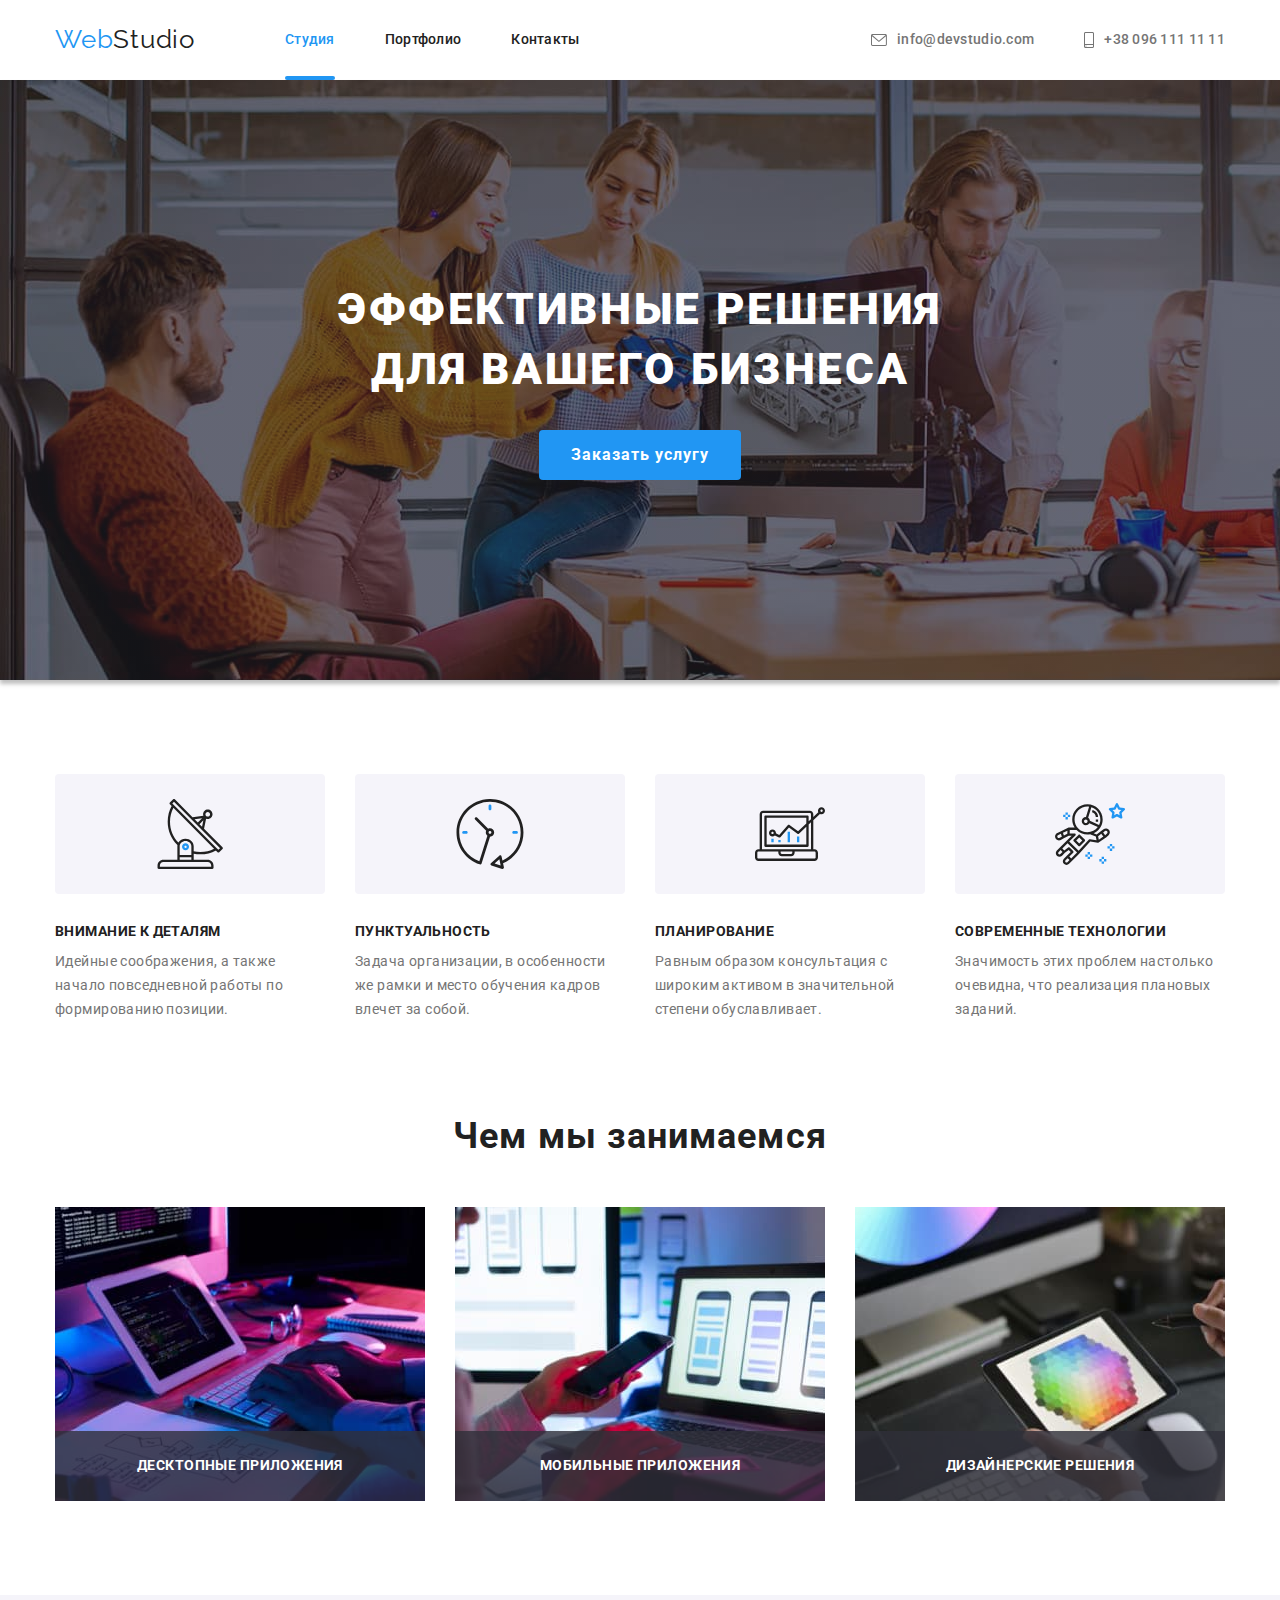
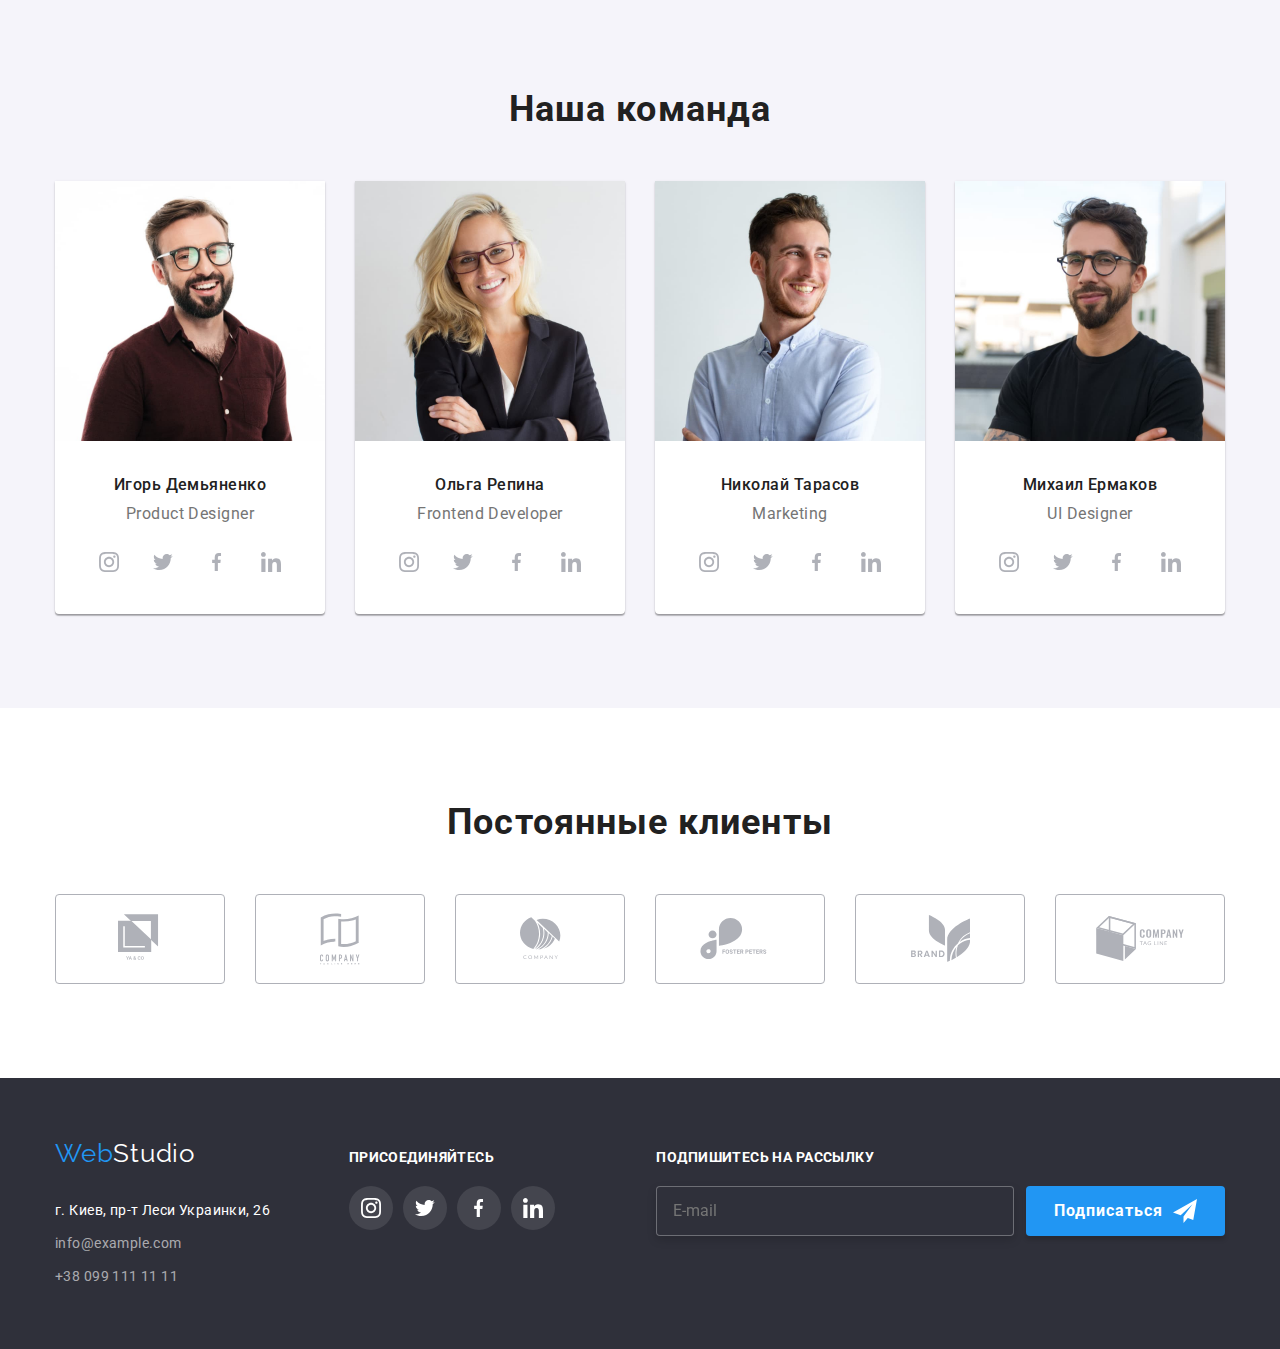
==== index.html @ bff8991b "subscibe" ====
<!DOCTYPE html>
<html lang="ru">
  <head>
    <meta charset="UTF-8" />
    <meta name="viewport" content="width=device-width, initial-scale=1.0" />
    <title>Document</title>
    <link
      href="https://fonts.googleapis.com/css2?family=Raleway:wght@700&family=Roboto:wght@400;500;700&display=swap"
      rel="stylesheet"
    />
    <link
      rel="stylesheet"
      href="https://cdnjs.cloudflare.com/ajax/libs/modern-normalize/0.7.0/modern-normalize.min.css"
    />
    <link rel="stylesheet" href="./css/style.css" />
  </head>
  <body>
    <header>
      <div class="container site-head">
        <a href="./index.html" class="logo link"
          ><span class="accent">Web</span>Studio</a
        >
        <nav>
          <ul class="site-nav list">
            <li class="item">
              <a href="./index.html" class="link current">Студия</a>
            </li>
            <li class="item">
              <a href="./portfolio.html" class="link">Портфолио</a>
            </li>
            <li class="item">
              <a href="" class="link">Контакты</a>
            </li>
          </ul>
        </nav>
        <ul class="contacts list">
          <li class="item">
            <a href="mailto:info@devstudio.com" class="link"
              > <svg class="icon" width="16" height="12">
                <use href="./img/symbol-defs.svg#icon-envelope"></use>
              </svg>info@devstudio.com</a>
          </li>
          <li>
            <a href="tel:+380961111111" class="link"> <svg class="icon" width="10" height="16">
              <use href="./img/symbol-defs.svg#icon-smartphone"></use>
            
            </svg>+38 096 111 11 11</a>
          </li>
        </ul>
      </div>
    </header>
    <main>
      <section class="hero-container" >
        <div class="hero">
        <h1 class="hero-title ">Эффективные решения для вашего бизнеса</h1>
        <button class="link" data-modal-open>Заказать услугу</button>
        </div>
      </section>
      <div class="backdrop is-hidden" data-modal>
        <div class="modal"><button class="modal-close" data-modal-close><svg class="close" width="18" heigth="18"><use href="./img/symbol-defs.svg#icon-close-black"></use></svg></button></div>
      </div>
      <section class="feature  ">
        <div class="container">
        <h2 class="section-title visually-hidden">Наши преимущества</h2>
        <ul class="feature-list list">
          <li class="feature-item">
            <div class="icon-container">
              <svg class="icon-features" width="70" height="70">
                <use href="./img/symbol-defs.svg#icon-antena"></use>
              </svg>
            </div>
            <h3 class="title">Внимание к деталям</h3>
            <p>
              Идейные соображения, а также начало повседневной работы по
              формированию позиции.
            </p>
          </li>
          <li class="feature-item">
            <div class="icon-container">
              <svg class="icon-features" width="70" height="70">
                <use href="./img/symbol-defs.svg#icon-clock"></use>
              </svg>
            </div>
            <h3 class="title">Пунктуальность</h3>
            <p>
              Задача организации, в особенности же рамки и место обучения кадров
              влечет за собой.
            </p>
          </li>
          <li class="feature-item">
            <div class="icon-container">
              <svg class="icon-features" width="70" height="70">
                <use href="./img/symbol-defs.svg#icon-diagram"></use>
              </svg>
            </div>
            <h3 class="title">Планирование</h3>
            <p>
              Равным образом консультация с широким активом в значительной
              степени обуславливает.
            </p>
          </li>
          <li class="feature-item">
            <div class="icon-container">
              <svg class="icon-features" width="70" height="70">
                <use href="./img/symbol-defs.svg#icon-astronaut"></use>
              </svg>
            </div>
            <h3 class="title">Современные технологии</h3>
            <p>
              Значимость этих проблем настолько очевидна, что реализация
              плановых заданий.
            </p>
          </li>
        </ul>
        </div>
      </section>
      <section class="work-list">
        <div class="container">
        <h2 class="section-title">Чем мы занимаемся</h2>
        <ul class="list">
          <li class="work-list-item">
              <img class="img"
              src="./img/desktop.jpg"
              alt="Разработка приложений"
              width="370"
              />
              <h3 class="title ">Десктопные приложения</h3>  
          </li>
          <li class="work-list-item">
            <img class="img"
              src="./img/mobile.jpg"
              alt="Разработка мобильных приложений"
              width="370"
            />
            <h3 class="title ">Мобильные приложения</h3>
          </li>
          <li class="work-list-item">
            <img class="img" src="./img/design.jpg" alt="Разработка дизайна" width="370" />
            <h3 class="title ">Дизайнерские решения</h3>
          </li>
        </ul>
        </div>
      </section>
      <section class="our-team">
        <div class="container">
        <h2 class="section-title">Наша команда</h2>
        <ul class="list">
          <li class="list-item">
            <img
              class="photo"
              src="./img/igor.jpg"
              alt="Дизайнер"
              width="270"
            />
            <div class="description-teammates">
            <h3 class="teammates">Игорь Демьяненко</h3>
            <p>Product Designer</p>
            <ul class="list social">
                <li class="">
                  <a class="link social-button" href="" target="_blank" rel="noreferrer noopener" aria-label="instagram"> 
                    <svg class="button-icon" width="20" height="20">
                    <use href="./img/symbol-defs.svg#icon-instagram"  ></use>
                  </svg> </a></li>
                <li class="">
                  <a class="link social-button" href="" target="_blank" rel="noreferrer noopener" aria-label="instagram">
                    <svg class="button-icon" width="20" height="20">
                      <use href="./img/symbol-defs.svg#icon-twitter"></use>
                    </svg>
                  </a>
                </li>
                <li class="">
                  <a class="link social-button" href="" target="_blank" rel="noreferrer noopener" aria-label="instagram">
                    <svg class="button-icon" width="10" height="20">
                      <use href="./img/symbol-defs.svg#icon-facebook"></use>
                    </svg>
                  </a>
                </li>
                <li class="">
                  <a class="link social-button" href="" target="_blank" rel="noreferrer noopener" aria-label="instagram">
                    <svg class="button-icon" width="20" height="20">
                     <use href="./img/symbol-defs.svg#icon-linkedin  "></use>
                   </svg>
                  </a>
                </li>
            </ul>
            </div>
            </li>
            <li class="list-item">
              <img
              class="photo"
              src="./img/olga.jpg"
              alt="Разработчик"
              width="270"
               />
              <div class="description-teammates">
              <h3 class="teammates">Ольга Репина</h3>
              <p>Frontend Developer</p>
              <ul class="list social">
                <li class="">
                  <a class="link social-button" href="" target="_blank" rel="noreferrer noopener" aria-label="instagram">
                    <svg class="button-icon" width="20" height="20">
                     <use href="./img/symbol-defs.svg#icon-instagram"></use>
                    </svg> </a>
                </li>
                <li class="">
                  <a class="link social-button" href="" target="_blank" rel="noreferrer noopener" aria-label="instagram">
                    <svg class="button-icon" width="20" height="20">
                      <use href="./img/symbol-defs.svg#icon-twitter"></use>
                    </svg>
                  </a>
                </li>
                <li class="">
                  <a class="link social-button" href="" target="_blank" rel="noreferrer noopener" aria-label="instagram">
                    <svg class="button-icon" width="10" height="20">
                      <use href="./img/symbol-defs.svg#icon-facebook"></use>
                    </svg>
                  </a>
                </li>
                <li class="">
                  <a class="link social-button" href="" target="_blank" rel="noreferrer noopener" aria-label="instagram">
                    <svg class="button-icon" width="20" height="20">
                      <use href="./img/symbol-defs.svg#icon-linkedin  "></use>
                    </svg>
                  </a>
                </li>
              </ul>
              </div>
            </li>
            <li class="list-item">
              <img
              class="photo"
              src="./img/nikolay.jpg"
              alt="Маркетолог"
              width="270"
                />
              <div class="description-teammates">
              <h3 class="teammates">Николай Тарасов</h3>
              <p>Marketing</p>
              <ul class="list social">
                <li class="">
                  <a class="link social-button" href="" target="_blank" rel="noreferrer noopener" aria-label="instagram">
                    <svg class="button-icon" width="20" height="20">
                      <use href="./img/symbol-defs.svg#icon-instagram"></use>
                    </svg> </a>
                </li>
                <li class="">
                  <a class="link social-button" href="" target="_blank" rel="noreferrer noopener" aria-label="instagram">
                    <svg class="button-icon" width="20" height="20">
                      <use href="./img/symbol-defs.svg#icon-twitter"></use>
                    </svg>
                  </a>
                </li>
                <li class="">
                  <a class="link social-button" href="" target="_blank" rel="noreferrer noopener" aria-label="instagram">
                    <svg class="button-icon" width="10" height="20">
                      <use href="./img/symbol-defs.svg#icon-facebook"></use>
                    </svg>
                  </a>
                </li>
                <li class="">
                  <a class="link social-button" href="" target="_blank" rel="noreferrer noopener" aria-label="instagram">
                    <svg class="button-icon" width="20" height="20">
                      <use href="./img/symbol-defs.svg#icon-linkedin  "></use>
                    </svg>
                  </a>
                </li>
              </ul>
              </div>
            </li>
            <li class="list-item">
              <img
              class="photo"
              src="./img/mikhail.jpg"
              alt="Дизайнер интерфейса"
              width="270"
                />
              <div class="description-teammates">
              <h3 class="teammates">Михаил Ермаков</h3>
              <p>UI Designer</p>
              <ul class="list social">
                <li class="">
                  <a class="link social-button" href="" target="_blank" rel="noreferrer noopener" aria-label="instagram">
                    <svg class="button-icon" width="20" height="20">
                      <use href="./img/symbol-defs.svg#icon-instagram"></use>
                    </svg> </a></li>
                <li class="">
                  <a class="link social-button" href="" target="_blank" rel="noreferrer noopener" aria-label="instagram">
                    <svg class="button-icon" width="20" height="20">
                      <use href="./img/symbol-defs.svg#icon-twitter"></use>
                    </svg>
                  </a>
                </li>
                <li class="">
                  <a class="link social-button" href="" target="_blank" rel="noreferrer noopener" aria-label="instagram">
                    <svg class="button-icon" width="10" height="20">
                      <use href="./img/symbol-defs.svg#icon-facebook"></use>
                    </svg>
                  </a>
                </li>
                <li class="">
                  <a class="link social-button" href="" target="_blank" rel="noreferrer noopener" aria-label="instagram">
                    <svg class="button-icon" width="20" height="20">
                      <use href="./img/symbol-defs.svg#icon-linkedin  "></use>
                    </svg>
                  </a>
                </li>
              </ul>
              </div>
        </ul>
        </div>
      </section>
      <section class="our-clients">
        <div class="container">
          <h2 class="section-title">Постоянные клиенты</h2>
          <ul class="list">
            <li>
              <a class="link clients-icon" href="" target="_blank" rel="noreferrer noopener">
                <svg class="icon"  width="44.27" height="49.23" >
                  <use href="./img/symbol-defs.svg#icon-logo-1"></use>
                </svg>
              </a>
            </li>
            <li>
              <a class="link clients-icon" href="" target="_blank" rel="noreferrer noopener">
                <svg class="icon" width="40" height="52">
                  <use href="./img/symbol-defs.svg#icon-logo-2"></use>
                </svg>
              </a>
            </li>
            <li>
              <a class="link clients-icon" href="" target="_blank" rel="noreferrer noopener">
                <svg class="icon" width="41" height="42.6">
                  <use href="./img/symbol-defs.svg#icon-logo-3"></use>
                </svg>
              </a>
            </li>
            <li>
              <a class="link clients-icon" href="" target="_blank" rel="noreferrer noopener">
                <svg class="icon" width="79.66" height="42.02">
                  <use href="./img/symbol-defs.svg#icon-logo-4"></use>
                </svg>
              </a>
            </li>
            <li>
              <a class="link clients-icon" href="" target="_blank" rel="noreferrer noopener">
                <svg class="icon" width="59" height="47">
                  <use href="./img/symbol-defs.svg#icon-logo-5"></use>
                </svg>
              </a>
            </li>
            <li>
              <a class="link clients-icon" href="" target="_blank" rel="noreferrer noopener">
                <svg class="icon" width="88.48" height="45.44">
                  <use href="./img/symbol-defs.svg#icon-logo-6"></use>
                </svg>
              </a>
            </li>
            
          </ul>
        </div>
      </section>
    </main>
    <footer>
      <div class="container footer-container">
        <div class="footer-block">
        <a href="./index.html" class="link secondary-logo"
          ><span class="accent">Web</span>Studio</a
        >
        <address class="address">
          <span class="street">г. Киев, пр-т Леси Украинки, 26 </span>
          <ul class="list">
            <li class="contact-list">
              <a href="mailto:info@example.com" class="link"
                >info@example.com</a
              >
            </li>
            <li class="contact-list">
              <a href="tel:+380991111111" class="link">+38 099 111 11 11</a>
            </li>
          </ul>
        </address>
      </div>
        <div class=" footer-block connect">
          <h3 class="title">присоединяйтесь</h3>
          
          <ul class="list social">
            <li class="social-item">
              <a class="link social-button" href="" target="_blank" rel="noreferrer noopener" aria-label="instagram">
                <svg class="button-icon" width="20" height="20">
                  <use href="./img/symbol-defs.svg#icon-instagram"></use>
                </svg> </a></li>
            <li class="social-item">
              <a class="link social-button" href="" target="_blank" rel="noreferrer noopener" aria-label="instagram">
                <svg class="button-icon" width="20" height="20">
                  <use href="./img/symbol-defs.svg#icon-twitter"></use>
                </svg>
              </a>
            </li>
            <li class="social-item">
              <a class="link social-button" href="" target="_blank" rel="noreferrer noopener" aria-label="instagram">
                <svg class="button-icon" width="10" height="20">
                  <use href="./img/symbol-defs.svg#icon-facebook"></use>
                </svg>
              </a>
            </li>
            <li class="social-item">
              <a class="link social-button" href="" target="_blank" rel="noreferrer noopener" aria-label="instagram">
                <svg class="button-icon" width="20" height="20">
                  <use href="./img/symbol-defs.svg#icon-linkedin  "></use>
                </svg>
              </a>
            </li>
          </ul>
          
        
        </div>
        <div class="footer-block  subscribe">
          <h2 class="title">Подпишитесь на рассылку</h2>
          <form action="" class="form">
            <label>
              <input type="email" name="email" placeholder="E-mail" class="form-email">
            </label>
            <button type="submit" class="form-button">Подписаться 
              <svg  class="icon" width="24" height="24">
                <use href="./img/symbol-defs.svg#icon-send"></use>
              </svg>
            </button>
          </form>
        </div>
      </div>
      
    </footer>
    <script src="./js/modal.js"></script>
  </body>
</html>
---- css/style.css ----
:root {
  --primary-text-color: #757575;
  --title-text-color: #212121;
  --accent-color: #2196f3;
  --primary-white-color: #ffffff;
  --icon-color: #afb1b8;
}
body {
  color: var(--primary-text-color);
  font-family: Roboto, sans-serif;
}
.container {
  width: 1200px;
  margin-left: auto;
  margin-right: auto;
  padding-left: 15px;
  padding-right: 15px;
}
.link {
  text-decoration: none;
}
.list {
  list-style: none;
  margin: 0;
  padding: 0;
}
.logo {
  color: var(--title-text-color);
  font-family: Raleway, sans-serif;
  font-size: 26px;
  line-height: 1.2;
  letter-spacing: 0.03em;

  margin-right: 90px;
}

.accent {
  color: var(--accent-color);
}
.site-nav {
  display: flex;
}
.site-head {
  display: flex;
  align-items: center;
}
.contacts {
  display: flex;
  margin-left: auto;
}
.site-nav .item:not(:last-child) {
  margin-right: 50px;
}
.contacts .item:not(:last-child) {
  margin-right: 50px;
}
.site-nav .link {
  position: relative;
  color: var(--title-text-color);

  font-size: 14px;
  line-height: 1.14;
  letter-spacing: 0.02em;
  font-weight: 500;

  display: inline-block;
  padding-top: 32px;
  padding-bottom: 32px;

  transition: color 250ms cubic-bezier(0.4, 0, 0.2, 1);
}
.site-nav .link:hover,
.site-nav .link:focus {
  color: var(--accent-color);
}
.site-nav .current::before {
  content: '';

  position: absolute;
  bottom: 0;
  left: 0;

  background-color: var(--accent-color);
  display: block;
  width: 100%;
  height: 4px;
  border-radius: 2px;
}
.site-nav .current {
  color: var(--accent-color);
}
.contacts .link {
  color: var(--primary-text-color);

  font-size: 14px;
  line-height: 1.14;
  letter-spacing: 0.02em;
  font-weight: 500;

  display: flex;
  align-items: center;
  transition: color 250ms cubic-bezier(0.4, 0, 0.2, 1);
}
.contacts .link:hover,
.contacts .link:focus {
  color: var(--accent-color);
}
.contacts .link:hover .icon,
.contacts .link:focus .icon {
  fill: var(--accent-color);
}
.contacts .icon {
  fill: currentColor;
  margin-right: 10px;

  transition: fill 250ms cubic-bezier(0.4, 0, 0.2, 1);
}
.hero-container {
  background-color: #c4c4c4;
}
.hero {
  background-image: linear-gradient(
      rgba(47, 48, 58, 0.4),
      rgba(47, 48, 58, 0.4)
    ),
    url('../img/bg-hero.jpg');

  max-width: 1600px;
  height: 600px;
  text-align: center;
  padding: 200px 0;
  margin-left: auto;
  margin-right: auto;
  box-shadow: 0px 4px 4px rgba(0, 0, 0, 0.25);
}
.hero-title {
  color: var(--primary-white-color);

  font-weight: 900;
  font-size: 44px;
  line-height: 1.36;
  letter-spacing: 0.06em;
  text-transform: uppercase;

  width: 696px;
  margin: 0 auto;
  margin-bottom: 30px;
}
.visually-hidden {
  position: absolute;
  width: 1px;
  height: 1px;
  margin: -1px;
  border: 0;
  padding: 0;
  clip: rect(0 0 0 0);
  overflow: hidden;
}
.hero .link {
  color: var(--primary-white-color);
  background-color: var(--accent-color);

  font-weight: 700;
  font-size: 16px;
  line-height: 1.87;
  letter-spacing: 0.06em;

  display: inline-block;
  min-width: 200px;
  padding: 10px 32px;
  border-radius: 4px;
  border: 0;
  transition: color 250ms cubic-bezier(0.4, 0, 0.2, 1),
    background-color 250ms cubic-bezier(0.4, 0, 0.2, 1);
}
.hero .link:hover,
.hero .link:focus {
  color: var(--accent-color);
  background: var(--primary-white-color);
}
.backdrop {
  position: fixed;
  width: 100%;
  height: 100%;
  background-color: rgba(0, 0, 0, 0.2);
  top: 0;
  left: 0;
  z-index: 2;

  opacity: 1;
  transition: opacity 500ms cubic-bezier(0.4, 0, 0.2, 1);
}
.backdrop.is-hidden {
  opacity: 0;
  pointer-events: none;
}
.backdrop.is-hidden .modal {
  transform: translate(-50%, 150%) scale(0.75);
}
.modal {
  position: absolute;
  width: 528px;
  height: 581px;
  background-color: var(--primary-white-color);
  box-shadow: 0px 1px 3px rgba(0, 0, 0, 0.12), 0px 1px 1px rgba(0, 0, 0, 0.14),
    0px 2px 1px rgba(0, 0, 0, 0.2);
  border-radius: 4px;
  top: 50%;
  left: 50%;
  transform: translate(-50%, -50%) scale(1);
  transition: transform 500ms cubic-bezier(0.4, 0, 0.2, 1);
}
.modal-close {
  position: absolute;
  top: 8px;
  right: 8px;
  display: flex;
  justify-content: center;
  align-items: center;
  width: 30px;
  height: 30px;
  background-color: var(--primary-white-color);
  border: 1px solid rgba(0, 0, 0, 0.1);
  border-radius: 50%;
  cursor: pointer;
}
.modal .close {
  width: 18px;
  height: 18px;
  transition: fill 250ms cubic-bezier(0.4, 0, 0.2, 1);
}
.modal .close:hover,
.modal .close:focus {
  fill: var(--accent-color);
}
.feature {
  font-size: 14px;
  line-height: 1.71;
  letter-spacing: 0.03em;
  padding-bottom: 94px;
  padding-top: 94px;
}
.feature-list {
  display: flex;
}
.feature-item {
  width: 270px;
  justify-content: space-between;
}
.feature-item:not(:last-child) {
  margin-right: 30px;
}
.icon-container {
  height: 120px;
  background-color: #f5f4fa;
  margin-bottom: 30px;
  border-radius: 4px;

  display: flex;
  align-items: center;
  justify-content: center;
}

.section-title {
  color: var(--title-text-color);

  font-weight: 700;
  font-size: 36px;
  line-height: 1.16;
  letter-spacing: 0.03em;

  text-align: center;
  margin-top: 0;
  margin-bottom: 50px;
}
p {
  margin-top: 0;
  margin-bottom: 0;
}
.feature-list .title {
  color: var(--title-text-color);

  font-weight: 700;
  font-size: 14px;
  line-height: 1.14;
  letter-spacing: 0.03em;
  text-transform: uppercase;

  margin-top: 0;
  margin-bottom: 10px;
}

.work-list {
  padding-bottom: 94px;
}
.work-list .list {
  display: flex;
  justify-content: space-between;
}
.work-list-item .img {
  display: block;
}
.work-list-item:not(:last-child) {
  margin-right: 30px;
}
.work-list-item {
  position: relative;
}
.work-list .title {
  margin: 0;
  position: absolute;
  bottom: 0;
  left: 0;
  padding-top: 27px;

  font-size: 14px;
  line-height: 1.14;
  text-align: center;
  letter-spacing: 0.03em;
  text-transform: uppercase;
  color: var(--primary-white-color);
  background-color: rgba(47, 48, 58, 0.8);
  height: 70px;
  width: 100%;
}

.our-team {
  color: var(--primary-text-color);

  font-size: 16px;
  line-height: 1.18;
  letter-spacing: 0.03em;

  padding-top: 94px;
  padding-bottom: 94px;
  background: #f5f4fa;
}
.our-team .list {
  display: flex;
  justify-content: space-between;
}
.photo {
  margin-bottom: 30px;
}
.list-item {
  padding-bottom: 30px;
  text-align: center;
  background-color: var(--primary-white-color);
  border-radius: 0 0 4px 4px;
  box-shadow: 0px 1px 3px rgba(0, 0, 0, 0.12), 0px 1px 1px rgba(0, 0, 0, 0.14),
    0px 2px 1px rgba(0, 0, 0, 0.2);
}
.teammates {
  color: var(--title-text-color);

  font-size: 16px;
  line-height: 1.18;
  font-weight: 500;
  margin-top: 0;
  margin-bottom: 10px;
}
.description-teammates {
  padding-left: 32px;
  padding-right: 32px;
}
.social {
  margin-top: 16px;
}
.social-button {
  border: none;
  width: 44px;
  height: 44px;
  color: #2a2a2a;
  border-radius: 50%;

  display: flex;
  align-items: center;
  justify-content: center;
  transition: background-color 250ms cubic-bezier(0.4, 0, 0.2, 1);
}
.button-icon {
  transition: fill 250ms cubic-bezier(0.4, 0, 0.2, 1);
  fill: var(--icon-color);
}
.social-button:hover,
.social-button:focus {
  background-color: var(--accent-color);
}
.social-button:hover .button-icon,
.social-button:focus .button-icon {
  fill: var(--primary-white-color);
}

.social-button:not(:last-child) {
  margin-right: 10px;
}
.our-clients .container {
  padding-top: 94px;
  padding-bottom: 94px;
}
.our-clients .list {
  display: flex;
  justify-content: space-between;
}
.our-clients .link {
  display: flex;
  justify-content: center;
  align-items: center;
  width: 170px;
  height: 90px;
  border: 1px solid var(--icon-color);
  border-radius: 4px;
  fill: var(--icon-color);
  transition: border-color 250ms cubic-bezier(0.4, 0, 0.2, 1);
}
.clients-icon .icon {
  transition: fill 250ms cubic-bezier(0.4, 0, 0.2, 1);
}
.clients-icon:hover .icon,
.clients-icon:focus .icon {
  fill: var(--accent-color);
}
.clients-icon:hover,
.clients-icon:focus {
  border: 1px solid var(--accent-color);
}

footer {
  background-color: #2f303a;
}
.footer-container {
  padding-top: 60px;
  padding-bottom: 60px;
  display: flex;
  align-items: baseline;
  justify-content: space-between;
}
.connect {
  margin-left: 70px;
}
.secondary-logo {
  color: var(--primary-white-color);

  font-family: Raleway, sans-serif;
  font-size: 26px;
  line-height: 1.2;
  letter-spacing: 0.03em;

  display: inline-block;
  margin-bottom: 30px;
}
.address {
  color: var(--primary-white-color);

  font-size: 14px;
  line-height: 1.71;
  letter-spacing: 0.03em;
  font-weight: 400;
  font-style: normal;
}
.address .link {
  color: rgba(255, 255, 255, 0.6);
}
.contact-list:not(:last-child) {
  margin-bottom: 9px;
}
.street {
  display: inline-block;
  margin-bottom: 9px;
}
.footer-block .title {
  color: var(--primary-white-color);
  font-weight: 700;
  font-size: 14px;
  line-height: 1.14;
  letter-spacing: 0.03em;
  text-transform: uppercase;
  margin-top: 0px;
  margin-bottom: 20px;
}
.connect .social {
  display: flex;
  margin-top: 0;
}
.connect .button-icon {
  fill: var(--primary-white-color);
}
.connect .social-item:not(:last-child) {
  margin-right: 10px;
}
.connect .social-button {
  background-color: rgba(255, 255, 255, 0.1);
}
.connect .social-button:hover,
.connect .social-button:focus {
  background-color: var(--accent-color);
}
.connect .social-button:hover .button-icon,
.connect .social-button:focus .button-icon {
  fill: var(--primary-white-color);
}
.subscribe {
  margin-left: 93px;
}
.subscribe .form-button {
  display: flex;
  align-items: center;

  padding: 10px 28px;
  background-color: var(--accent-color);
  border: 0;
  box-shadow: 0px 4px 4px rgba(0, 0, 0, 0.15);
  border-radius: 4px;
  cursor: pointer;

  font-weight: 700;
  color: var(--primary-white-color);
  letter-spacing: 0.06em;
  line-height: 1.87;
}
.subscribe .icon {
  margin-left: 10px;
}
.subscribe .form {
  display: flex;
}
.subscribe .form-email {
  background-color: #2f303a;
  width: 358px;
  height: 50px;
  border: 1px solid rgba(255, 255, 255, 0.3);
  filter: drop-shadow(0px 4px 4px rgba(0, 0, 0, 0.15));
  border-radius: 4px;
  margin-right: 12px;
  padding: 15px 16px;
  color: var(--primary-white-color);
}
.subscribe .form-email::placeholder {
  margin-left: 16px;
}
.button {
  color: var(--title-text-color);
  background: #f5f4fa;

  font-family: Roboto, sans-serif;
  text-decoration: none;
  font-weight: 500;
  font-size: 16px;
  line-height: 1.62;
  letter-spacing: 0.03em;

  border: 0;
  border-radius: 4px;
  padding: 6px 22px;
  transition: color 250ms cubic-bezier(0.4, 0, 0.2, 1),
    background-color 250ms cubic-bezier(0.4, 0, 0.2, 1),
    box-shadow 250ms cubic-bezier(0.4, 0, 0.2, 1);
}
.button-list .item:not(:last-child) {
  margin-right: 8px;
}
.button-list {
  margin-bottom: 50px;
  display: flex;
  justify-content: center;
}
.button:hover,
.button:focus {
  color: var(--primary-white-color);
  background: var(--accent-color);
  box-shadow: 0px 3px 1px rgba(0, 0, 0, 0.1), 0px 1px 2px rgba(0, 0, 0, 0.08),
    0px 2px 2px rgba(0, 0, 0, 0.12);
}
.description {
  border: 1px solid #eeeeee;
  padding-bottom: 20px;
  padding-top: 20px;
  border-top-width: 0;
  padding-left: 24px;
  padding-right: 24px;
}
.portfolio-item .link {
  color: var(--primary-text-color);

  font-size: 16px;
  line-height: 1.87;
  letter-spacing: 0.03em;

  width: calc((100% - 60px) / 3);
}
.portfolio-item .description {
  transition: box-shadow 250ms cubic-bezier(0.4, 0, 0.2, 1);
}
.portfolio-item .link:hover .description,
.portfolio-item .link:focus .description {
  box-shadow: 0px 1px 1px rgba(0, 0, 0, 0.12), 0px 4px 4px rgba(0, 0, 0, 0.06),
    1px 4px 6px rgba(0, 0, 0, 0.16);
}
.portfolio-item:not(:nth-child(3n)) {
  margin-right: 30px;
}
.portfolio-item:not(:nth-last-child(-n + 3)) {
  margin-bottom: 30px;
}
.overlay-position {
  position: relative;
  overflow: hidden;
}
.overlay {
  position: absolute;
  top: 100%;
  transition: transform 250ms cubic-bezier(0.4, 0, 0.2, 1);

  display: flex;
  align-items: center;
  padding-left: 24px;
  padding-right: 24px;
  width: 100%;
  height: 100%;

  background-color: rgba(33, 150, 243, 0.9);
  font-size: 18px;
  line-height: 1.56;
  color: var(--primary-white-color);
  letter-spacing: 0.03em;
}
.portfolio-item .link:hover .overlay,
.portfolio-item .link:focus .overlay {
  transform: translateY(-100%);
}
.projects {
  display: flex;
  flex-wrap: wrap;
}
.img {
  display: block;
  margin-right: 0;
}
.title-item {
  color: var(--title-text-color);

  font-size: 18px;
  line-height: 2;
  letter-spacing: 0.06em;

  margin-bottom: 4px;
  margin-top: 0;
}
.container-portfolio {
  padding-top: 94px;
  padding-bottom: 94px;
}
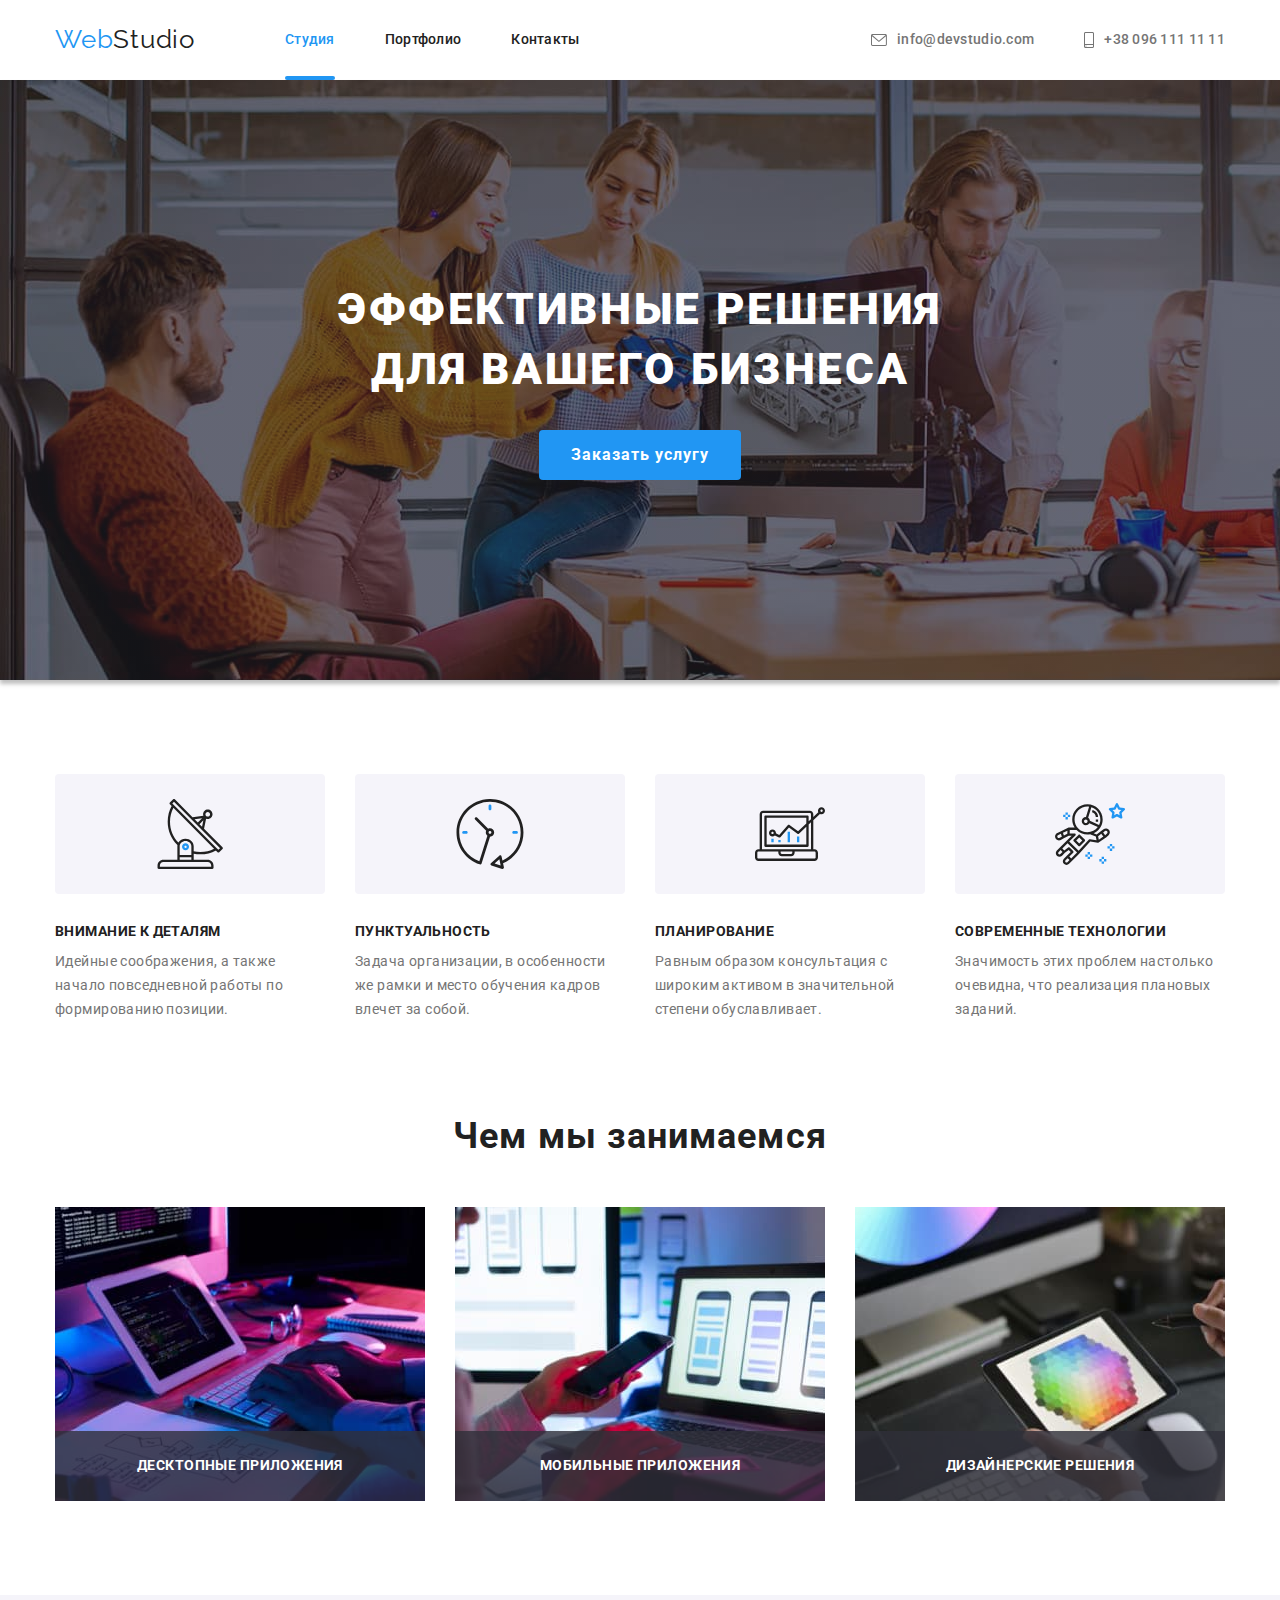
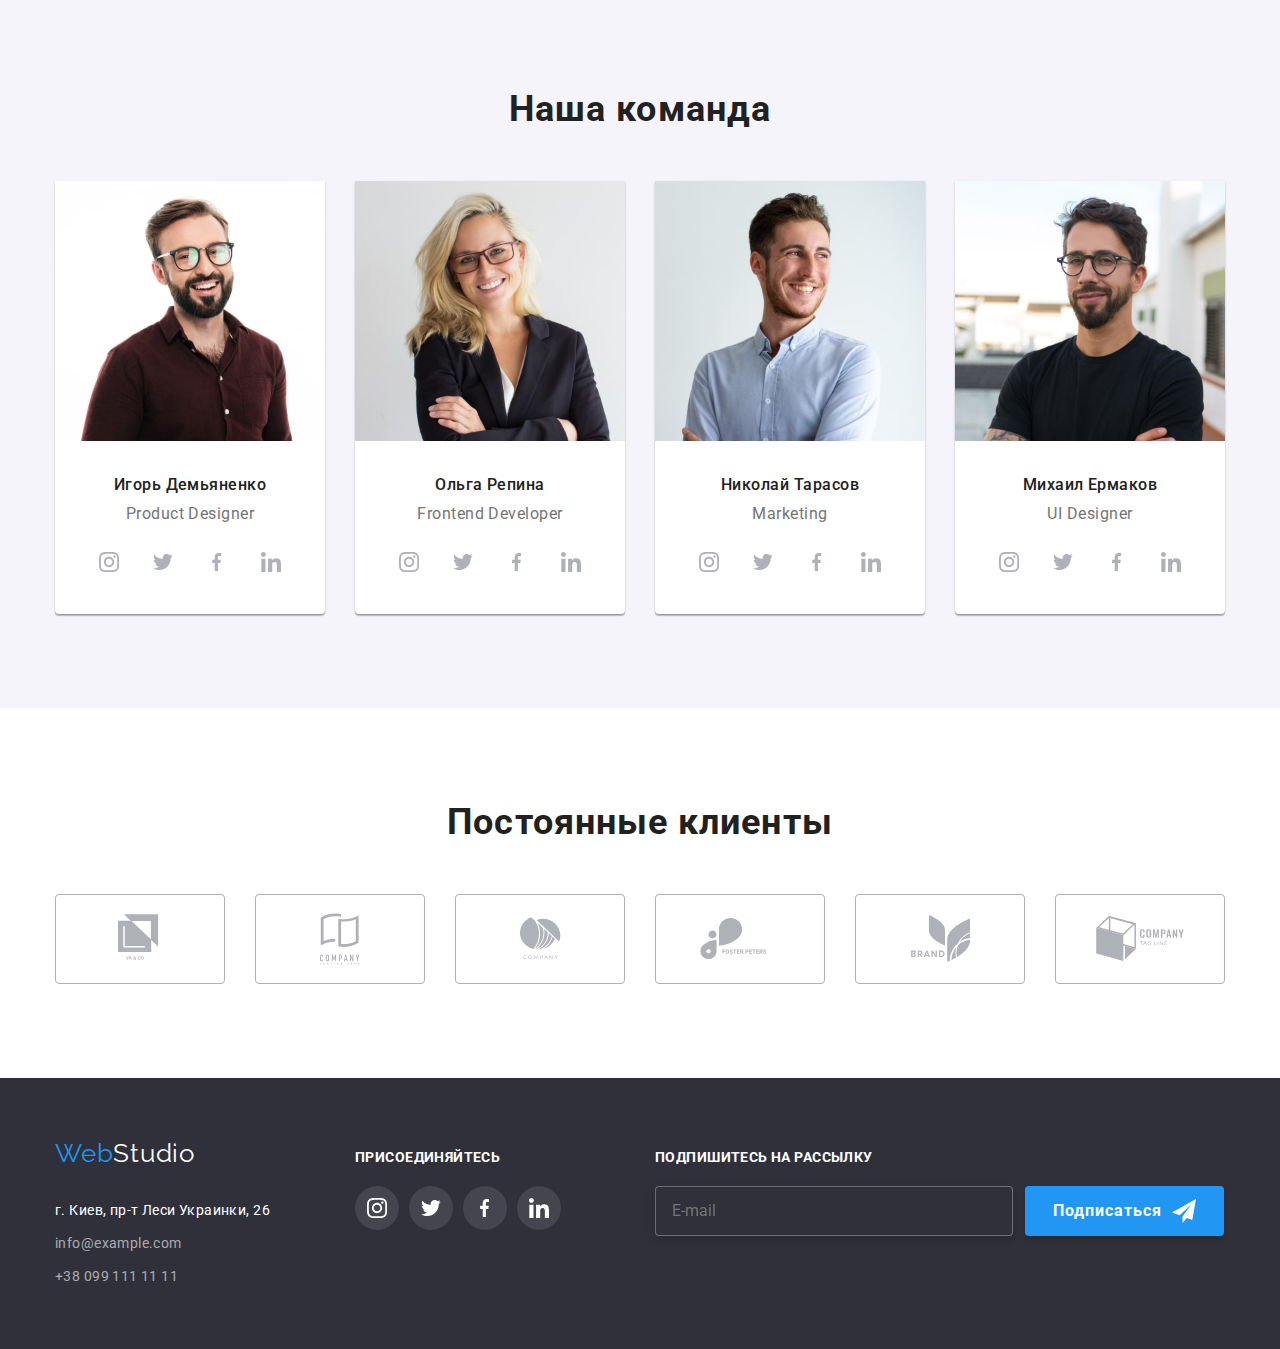
==== commit 009bab87: "correct the mistake" ====
--- a/index.html
+++ b/index.html
@@ -57,7 +57,54 @@
         </div>
       </section>
       <div class="backdrop is-hidden" data-modal>
-        <div class="modal"><button class="modal-close" data-modal-close><svg class="close" width="18" heigth="18"><use href="./img/symbol-defs.svg#icon-close-black"></use></svg></button></div>
+        <div class="modal">
+          <button class="modal-close" data-modal-close><svg class="close" width="18" heigth="18"><use href="./img/symbol-defs.svg#icon-close-black"></use></svg></button>
+          <h2 class="modal-title">Оставьте свои данные, мы вам перезвоним</h2>
+          <form action="" class="modal-form">
+            <ul class="list">
+              <li class="form-item"><label class="modal-label">
+                Имя
+                <input type="text" name="name" class="modal-item">
+                <svg width="18" height="18" class="modal-icon">
+                  <use href="./img/symbol-defs.svg#icon-person"></use>
+                </svg>
+              </label>
+              
+              </li>
+              <li class="form-item"><label class="modal-label" >
+                Телефон
+                <input type="tel" name="phone" class="modal-item">
+                <svg width="18" height="18" class="modal-icon">
+                  <use href="./img/symbol-defs.svg#icon-phone"></use>
+                </svg>
+              </label>
+              
+              </li>
+              <li class="form-item"><label class="modal-label">
+                Почта
+                <input type="email" name="email" class="modal-item">
+                <svg width="18" height="18" class="modal-icon">
+                  <use href="./img/symbol-defs.svg#icon-email"></use>
+                </svg>
+              </label>
+              
+              </li>
+            </ul>
+            
+            
+            
+            <label class="modal-label comment-area">
+              Комментарий
+              <textarea name="comment" placeholder="Введите текст" class="modal-item comment" ></textarea>
+            </label>
+            <label class="checkbox-label">
+              <input  class="checkbox visually-hidden " type="checkbox" name="policy" value="checked">
+              <span class="checkbox-icon"></span>
+              <span>Соглашаюсь с рассылкой и принимаю <a href="" class="policy">Условия договора</a> </span>
+            </label>
+            <button type="submit" class="form-button" >Отправить</button>
+          </form>
+        </div>
       </div>
       <section class="feature  ">
         <div class="container">
@@ -362,27 +409,23 @@
     </main>
     <footer>
       <div class="container footer-container">
-        <div class="footer-block">
-        <a href="./index.html" class="link secondary-logo"
-          ><span class="accent">Web</span>Studio</a
-        >
-        <address class="address">
-          <span class="street">г. Киев, пр-т Леси Украинки, 26 </span>
-          <ul class="list">
-            <li class="contact-list">
-              <a href="mailto:info@example.com" class="link"
-                >info@example.com</a
-              >
-            </li>
-            <li class="contact-list">
-              <a href="tel:+380991111111" class="link">+38 099 111 11 11</a>
-            </li>
-          </ul>
-        </address>
-      </div>
+        <div class="footer-block address-block">
+          <a href="./index.html" class="link secondary-logo"><span class="accent">Web</span>Studio</a>
+          <address class="address">
+            <span class="street">г. Киев, пр-т Леси Украинки, 26 </span>
+            <ul class="list">
+              <li class="contact-list">
+                <a href="mailto:info@example.com" class="link">info@example.com</a>
+              </li>
+              <li class="contact-list">
+                <a href="tel:+380991111111" class="link">+38 099 111 11 11</a>
+              </li>
+            </ul>
+          </address>
+        </div>
         <div class=" footer-block connect">
           <h3 class="title">присоединяйтесь</h3>
-          
+    
           <ul class="list social">
             <li class="social-item">
               <a class="link social-button" href="" target="_blank" rel="noreferrer noopener" aria-label="instagram">
@@ -411,24 +454,24 @@
               </a>
             </li>
           </ul>
-          
-        
+    
+    
         </div>
         <div class="footer-block  subscribe">
           <h2 class="title">Подпишитесь на рассылку</h2>
           <form action="" class="form">
-            <label>
-              <input type="email" name="email" placeholder="E-mail" class="form-email">
-            </label>
-            <button type="submit" class="form-button">Подписаться 
-              <svg  class="icon" width="24" height="24">
+    
+            <input type="email" name="email" placeholder="E-mail" class="form-email">
+    
+            <button type="submit" class="form-button">Подписаться
+              <svg class="icon" width="24" height="24">
                 <use href="./img/symbol-defs.svg#icon-send"></use>
               </svg>
             </button>
           </form>
         </div>
       </div>
-      
+    
     </footer>
     <script src="./js/modal.js"></script>
   </body>
--- a/css/style.css
+++ b/css/style.css
@@ -201,6 +201,7 @@
   position: absolute;
   width: 528px;
   height: 581px;
+  padding: 40px;
   background-color: var(--primary-white-color);
   box-shadow: 0px 1px 3px rgba(0, 0, 0, 0.12), 0px 1px 1px rgba(0, 0, 0, 0.14),
     0px 2px 1px rgba(0, 0, 0, 0.2);
@@ -232,6 +233,123 @@
 .modal .close:hover,
 .modal .close:focus {
   fill: var(--accent-color);
+}
+.modal-title {
+  font-size: 20px;
+  line-height: 1.15;
+  text-align: center;
+  letter-spacing: 0.03em;
+  color: #212121;
+  margin-top: 0;
+  margin-bottom: 12px;
+}
+.modal-label {
+  display: flex;
+  flex-direction: column;
+
+  font-size: 12px;
+  line-height: 1.17;
+  letter-spacing: 0.01em;
+}
+.comment-area {
+  margin-bottom: 20px;
+}
+
+.modal-item {
+  margin-top: 4px;
+  height: 40px;
+  border: 1px solid rgba(33, 33, 33, 0.2);
+  box-sizing: border-box;
+  border-radius: 4px;
+  padding-left: 42px;
+  transition: border 250ms cubic-bezier(0.4, 0, 0.2, 1);
+}
+.modal .comment {
+  resize: none;
+  margin-top: 4px;
+  height: 120px;
+  border: 1px solid rgba(33, 33, 33, 0.2);
+  box-sizing: border-box;
+  border-radius: 4px;
+
+  padding: 12px 16px;
+}
+.modal .comment::placeholder {
+  color: rgba(117, 117, 117, 0.5);
+}
+.form-item {
+  position: relative;
+  margin-bottom: 10px;
+}
+.modal-icon {
+  position: absolute;
+  top: 50%;
+  left: 15px;
+
+  transition: fill 250ms cubic-bezier(0.4, 0, 0.2, 1);
+}
+.modal-item:hover,
+.modal-item:focus {
+  border: 1px solid var(--accent-color);
+  outline: 0;
+}
+.modal-item:hover + .modal-icon,
+.modal-item:focus + .modal-icon {
+  fill: var(--accent-color);
+}
+.checkbox-label {
+  display: flex;
+  font-size: 14px;
+  line-height: 1.71;
+  letter-spacing: 0.03em;
+  margin-left: auto;
+  margin-right: auto;
+  margin-bottom: 30px;
+  align-items: center;
+}
+
+.checkbox-icon {
+  display: inline-block;
+  width: 16px;
+  height: 15px;
+  border: 2px solid var(--title-text-color);
+  border-radius: 2px;
+  margin-right: 8px;
+  transition: background-color 250ms cubic-bezier(0.4, 0, 0.2, 1),
+    border-color 250ms cubic-bezier(0.4, 0, 0.2, 1);
+}
+
+.policy {
+  color: var(--accent-color);
+}
+
+.modal .form-button {
+  display: flex;
+  align-items: center;
+  margin-left: auto;
+  margin-right: auto;
+
+  padding: 10px 55px;
+  background-color: var(--accent-color);
+  border: 0;
+  box-shadow: 0px 4px 4px rgba(0, 0, 0, 0.15);
+  border-radius: 4px;
+  cursor: pointer;
+
+  font-weight: 700;
+  font-size: 16px;
+  color: var(--primary-white-color);
+  letter-spacing: 0.06em;
+  line-height: 1.87;
+}
+.checkbox:checked + .checkbox-icon {
+  border-color: var(--accent-color);
+  background-color: var(--accent-color);
+  background-image: url('../img/check.svg');
+  background-repeat: no-repeat;
+}
+.checkbox:hover + .checkbox-icon {
+  border-color: var(--accent-color);
 }
 .feature {
   font-size: 14px;
@@ -433,10 +551,15 @@
   padding-bottom: 60px;
   display: flex;
   align-items: baseline;
-  justify-content: space-between;
+}
+.footer-block:not(:last-child) {
+  margin-right: 30px;
 }
 .connect {
-  margin-left: 70px;
+  width: 270px;
+}
+.address-block {
+  width: 270px;
 }
 .secondary-logo {
   color: var(--primary-white-color);
@@ -499,9 +622,7 @@
 .connect .social-button:focus .button-icon {
   fill: var(--primary-white-color);
 }
-.subscribe {
-  margin-left: 93px;
-}
+
 .subscribe .form-button {
   display: flex;
   align-items: center;
